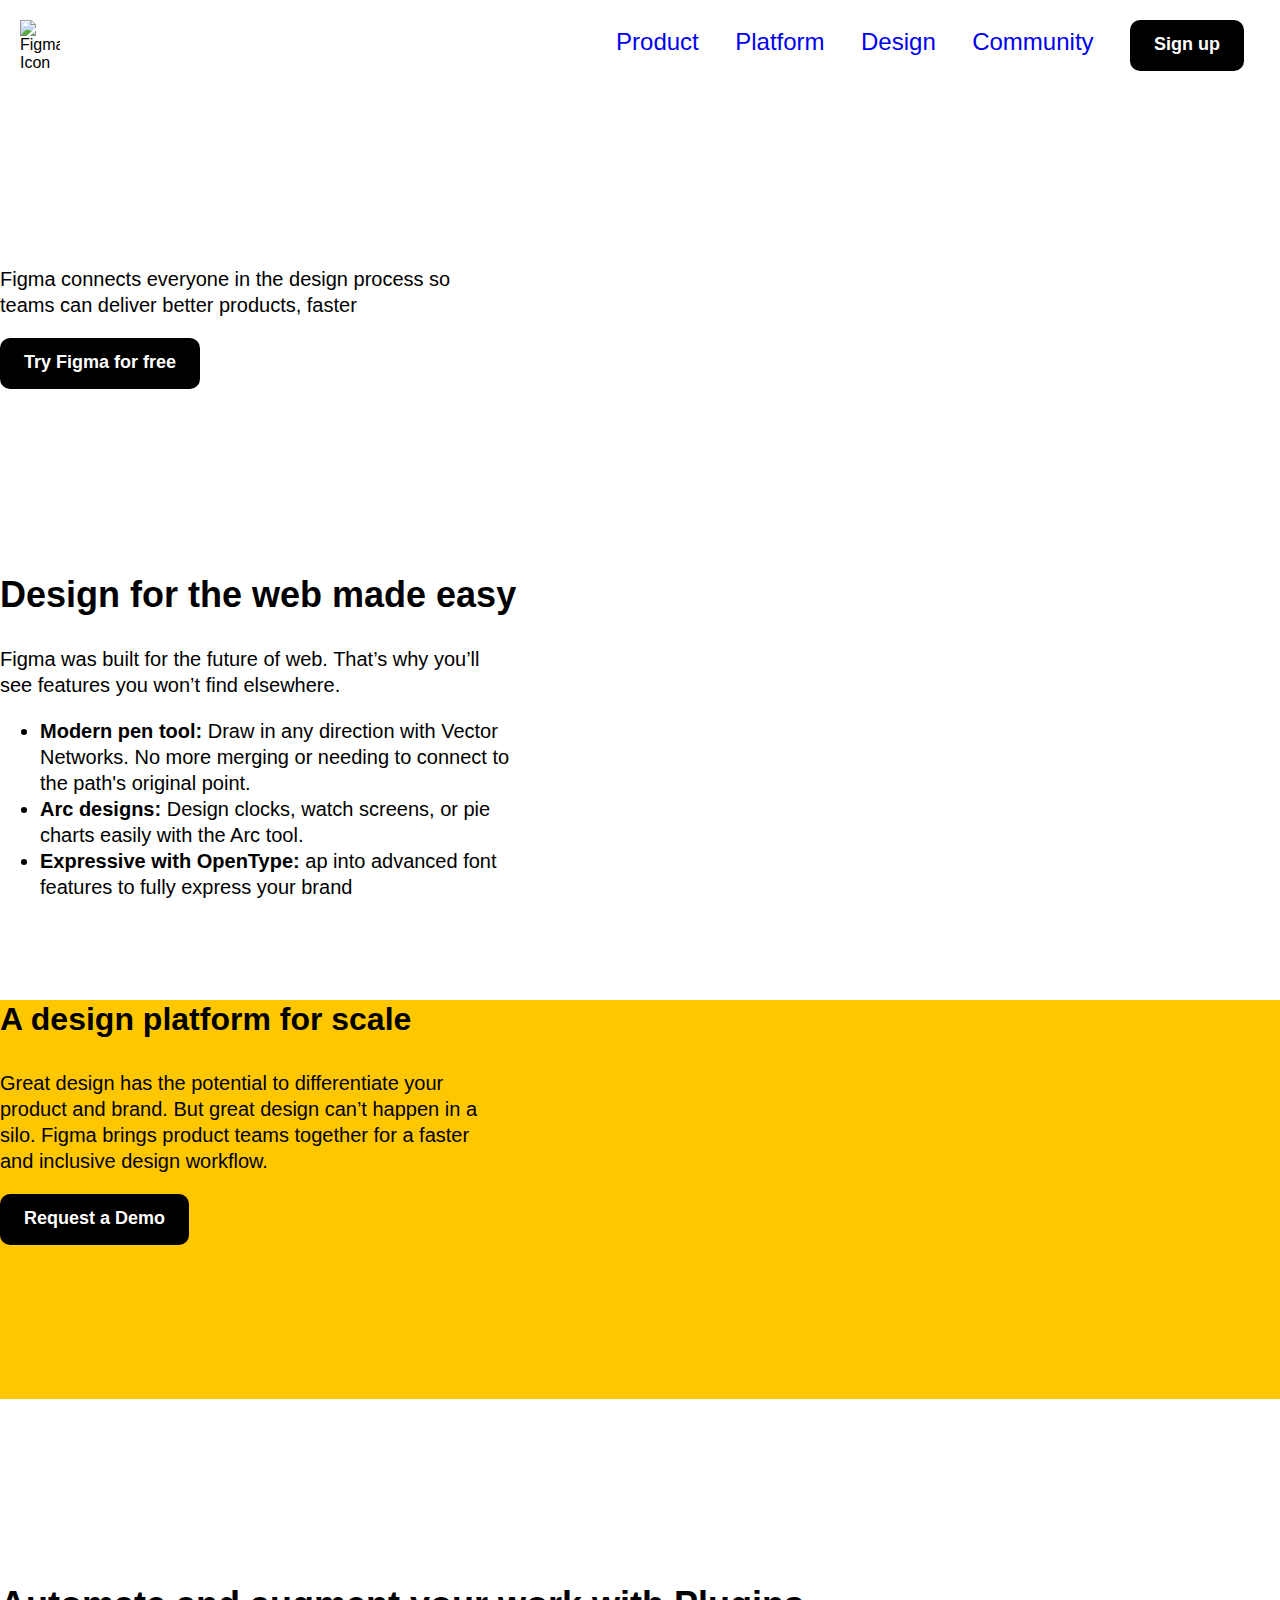
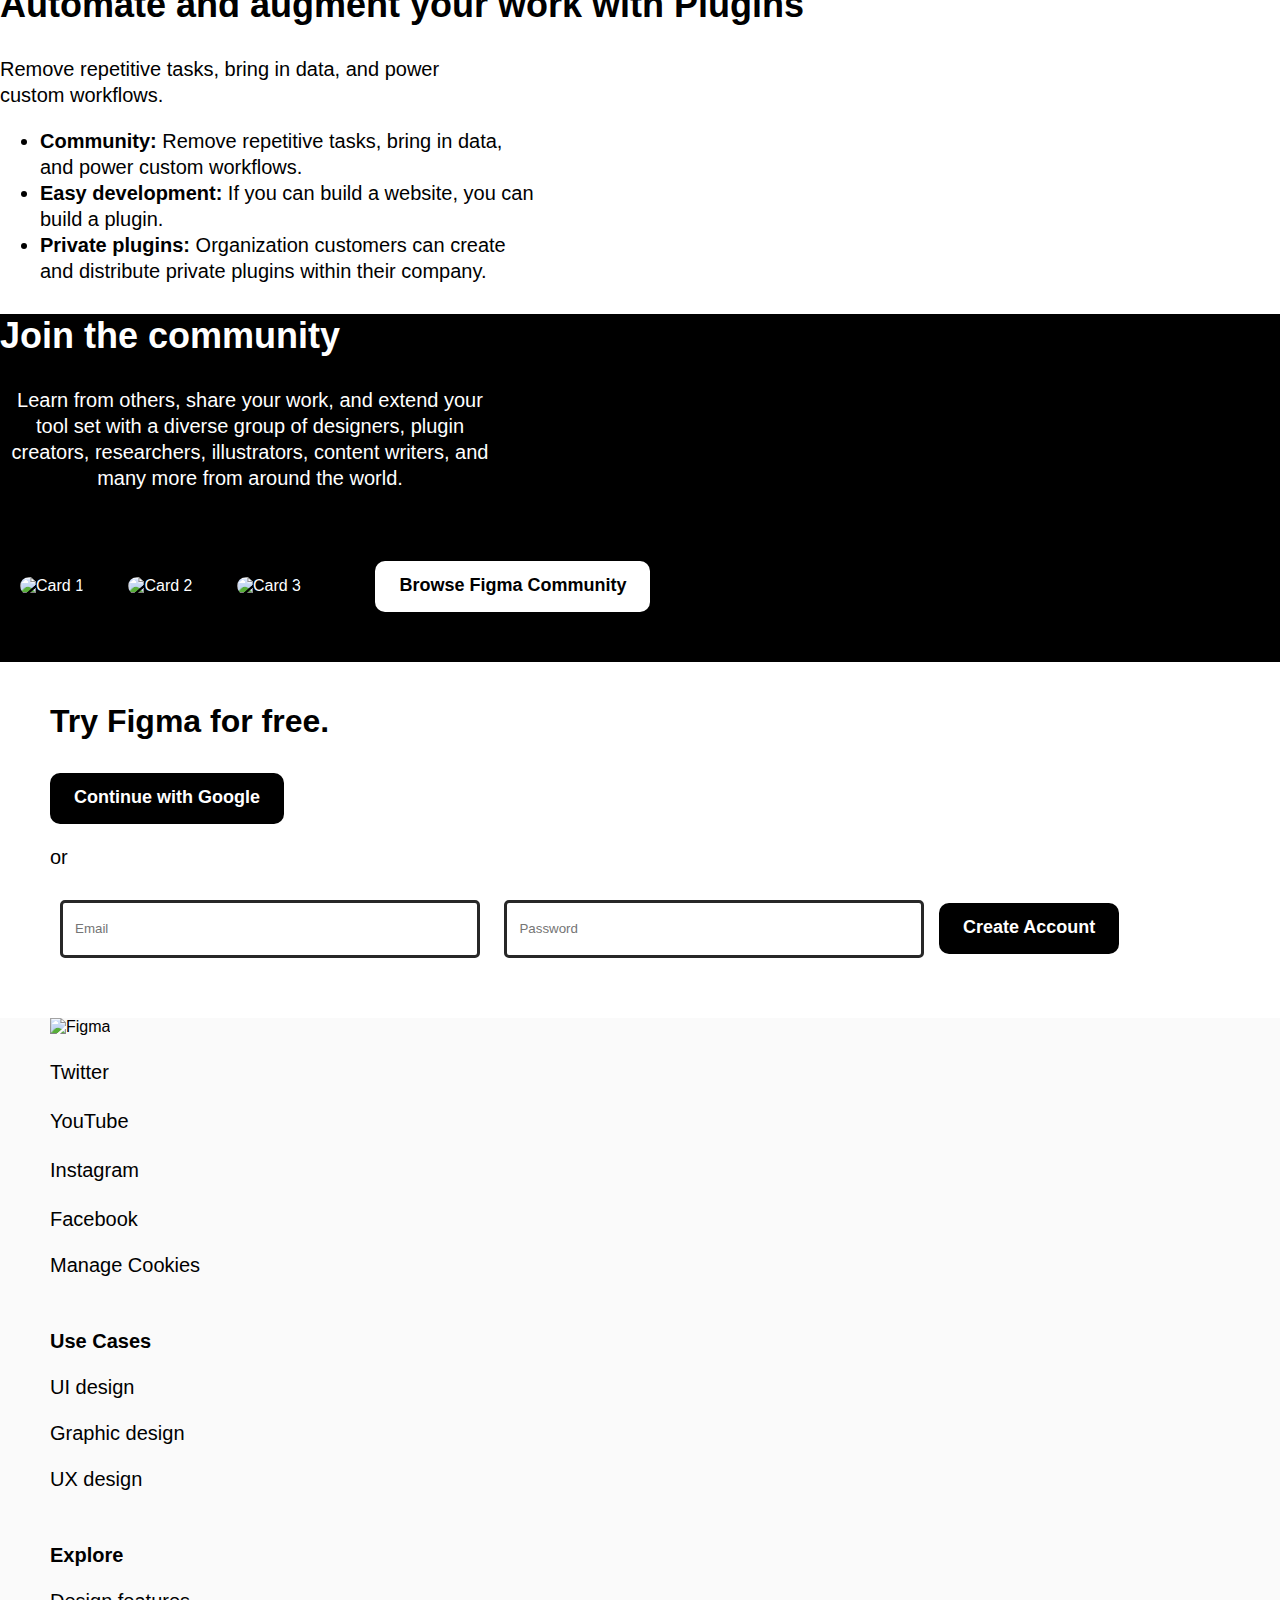
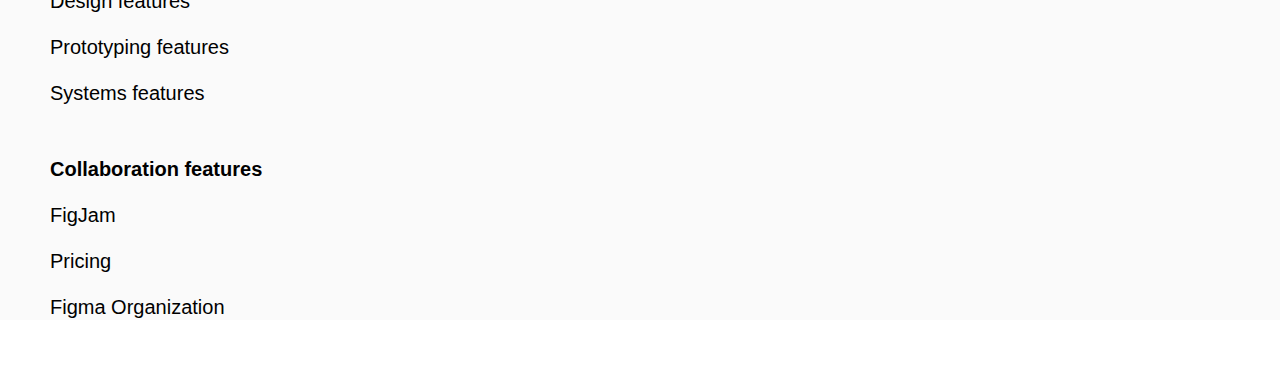
==== index.html @ de8df7a1 "MVP Figma Page" ====
<!DOCTYPE html>
<html lang="en">
<head>
    <meta charset="UTF-8">
    <meta http-equiv="X-UA-Compatible" content="IE=edge">
    <meta name="viewport" content="width=device-width, initial-scale=1.0">
    <title>Gökce's First Page</title>
    <link rel="stylesheet" href="style.css">
    <link rel="preconnect" href="https://fonts.googleapis.com">
<link rel="preconnect" href="https://fonts.gstatic.com" crossorigin>
<link href="https://fonts.googleapis.com/css2?family=Koh+Santepheap:wght@100&display=swap" rel="stylesheet">
<script src="https://kit.fontawesome.com/a977f6fb2b.js" crossorigin="anonymous"></script>

</head>

<header>
    <img id="logo" width="50" src="https://tinyurl.com/figma-image" alt="Figma Icon" > 
    <nav>
        <a href="#oscar">Product</a>
        <a href="https://www.figma.com/organization/">Platform</a>
        <a href="https://www.figma.com/design/">Design</a>
        <a href="https://www.figma.com/community/explore">Community</a>
        <a href="https://help.figma.com/hc/en-us">
            <button>Sign up</button>
        </a>
    </nav>
</header>

<main>
     <!-- VIDEO BOX 1 -->
    <section>

    <video width="750" autoplay loop>
        <source src="https://tinyurl.com/figma-main-video" 
        type="video/mp4"> 
    </video>
    
         <p>Figma connects everyone in the design process so teams can deliver better products, faster</p>
          <a href="https://www.figma.com/about/">
         <button>Try Figma for free</button>
          </a> 
    </section>     
   
    <!-- VIDEO BOX 2 -->
    <section>
        <video width="550" autoplay loop>
            <source src="https://tinyurl.com/figma-middle-1"
            type="video/mp4">
        </video>
           
        <h2 id="oscar">Design for the web made easy</h2>
            <p class="orangetext">Figma was built for the future of web. That’s why you’ll see features you won’t find elsewhere.
            </p>
            <ul>
                <li><b>Modern pen tool:</b> Draw in any direction with Vector Networks. No more merging or needing to connect to the path's original point.
                </li>
                <li><b>Arc designs:</b>  Design clocks, watch screens, or pie charts easily with the Arc tool.
                </li>
                <li><b>Expressive with OpenType:</b>  ap into advanced font features to fully express your brand
                </li>
             </ul>
            
    </section>
    
    
    <!-- VIDEO BOX 3 -->
    <section id="yellowpart">
        <div>
            <h1>A design platform for scale</h1>
            <p>Great design has the potential to differentiate your product and brand. But great design can’t happen in a silo. Figma brings product teams together for a faster and inclusive design workflow.
            </p>
            <a href="https://www.figma.com/careers/">
            <button>Request a Demo</button>
            </a>

            
            <video width="500" autoplay loop>
                <source src="https://tinyurl.com/figma-org"  
                type="video/mp4">
            </video>

     </div>
    </section>


    <!-- VIDEO BOX 4 -->
    <section>
        <video width="550" autoplay loop>
            <source src="https://tinyurl.com/figma-middle-2"  
            type="video/mp4">
        </video>
            
            <h2>Automate and augment your work with Plugins
             </h2>
             <p>Remove repetitive tasks, bring in data, and power custom workflows.
            </p>
            <ul>
                <li><b>Community:</b> Remove repetitive tasks, bring in data, and power custom workflows.
                </li>
                <li><b>Easy development:</b> If you can build a website, you can build a plugin.
                 </li>
                 <li><b>Private plugins:</b> Organization customers can create and distribute private plugins within their company.
                 </li>
            </ul>
        
     </section>
        
     
        <!-- COMMUNITY -->
     <section id="community">

        <h2>Join the community
        </h2>
        <p id="communityp">
           Learn from others, share your work, and extend your tool set with a diverse group of designers, plugin creators, researchers, illustrators, content writers, and many more from around the world.
       </p>
       <img class="compics" width="400" src="https://tinyurl.com/fig-community-1" alt="Card 1">
       <img class="compics" width="400" src="https://tinyurl.com/fig-community-2" alt="Card 2">
       <img class="compics" width="400" src="https://tinyurl.com/fig-community-3" alt="Card 3">

       <a href="https://www.figma.com/contact/">
       <button id="whitebutton">Browse Figma Community</button>
       </a>

       </section>

            <!-- SIGN UP PART -->
       <section id="lastsec">
            <h1>Try Figma for free.</h1>
            <a href="https://friends.figma.com/">
            <button>Continue with Google</button>
            </a>
            <p>or</p>
            <form action="">
                <input class="input" type="email" placeholder="Email">
                <input class="input" type="password" placeholder="Password">
                <a href="https://friends.figma.com/chapters/">
                <button>Create Account</button>
                </a>



            </form>



       </section>

</main>

         <!-- FOOTER -->

         <footer>

    <section class="footersec">
        <img width="100" src="https://tinyurl.com/figma-svg" alt="Figma">
        <p><i class="fab fa-twitter-square icon"></i> Twitter</p>
        <p><i class="fab fa-youtube icon"></i> YouTube</p>
        <p><i class="fab fa-instagram-square icon"></i> Instagram</p>
        <p><i class="fab fa-facebook-square icon"></i> Facebook</p>
        <p>Manage Cookies</p>
    </section>

    <section class="footersec">
          
            <p><b>Use Cases</b></p>
            <p>UI design</p>
            <p>Graphic design</p>
            <p>UX design</p>
   </section>

   <section class="footersec">
        
           <p><b>Explore</b></p> 
           <p>Design features</p>
            <p>Prototyping features</p>
            <p>Systems features</p> 
        
    </section>    
        
    <section class="footersec">
         <p><b>Collaboration features</b></p> 
         <p>FigJam</p>
         <p>Pricing</p>
         <p>Figma Organization</p>
           
    </section>

        
</footer>

</body>
</html>
---- style.css ----
/* Header part */

header{
    margin: 20px;
    display: flex;
    justify-content: space-between;
}
#logo{
    width: 40px;
}

nav a {
    font-size: 24px;
    font-weight: 400;
    text-decoration: none;
    padding: 8px 16px 8px 16px;
    cursor: pointer;
}


nav a:hover{
    color: black;
    text-decoration: underline;
}

 button {
     background-color: black;
     color: white;
     border-radius: 10px;
     font-size: 18px;
     font-weight: 700;
     border: none;
     padding: 14px 24px 16px 24px;
     cursor: pointer;
}




p {
    font-size: 20px;
    line-height: 26px;
    max-width: 500px;
}

li{
    font-size: 20px;
    line-height: 26px;
    max-width: 500px;
}

#yellowpart {
    background-color: #ffc700;
    margin-top: 100px;
}

div {
    max-width: 550px;
}

h1 {
    font-size: 32px;
    font-weight: 700;
    line-height: 1.2;
    margin-bottom: 32px;
}
h2 {
    font-size: 36px;
    font-weight: 700;
    line-height: 1.2;
}

#community {
    background-color: black;
    color: white;
}

#communityp {
    max-width: 500;
    text-align: center;
    font-size: 20px;
    line-height: 26px;
    max-width: 500px;
}

.compics {
    border-radius: 10px;
    margin: 20px;
    max-width: 400px;
}

#whitebutton {
    color: black;
    background-color: white;
    margin: 50px;
}

#lastsec {
    margin: 40px 50px 40px 50px
}

.input {
    border: solid 3px;
    border-radius: 5px;
    margin: 10px;
    height: 50px;
    width: 400px;
    color: #282828;
    padding-left: 12px;
}

footer {
    background-color: #fafafa;
}

.footersec {
    margin: 50px;
}

.icon {
    font-size:  30px;
    color:black;
}


/*Necessary  */
html, body {
    margin: 0;
    padding: 0;
    font-family: sans-serif;
    scroll-behavior: smooth;
}
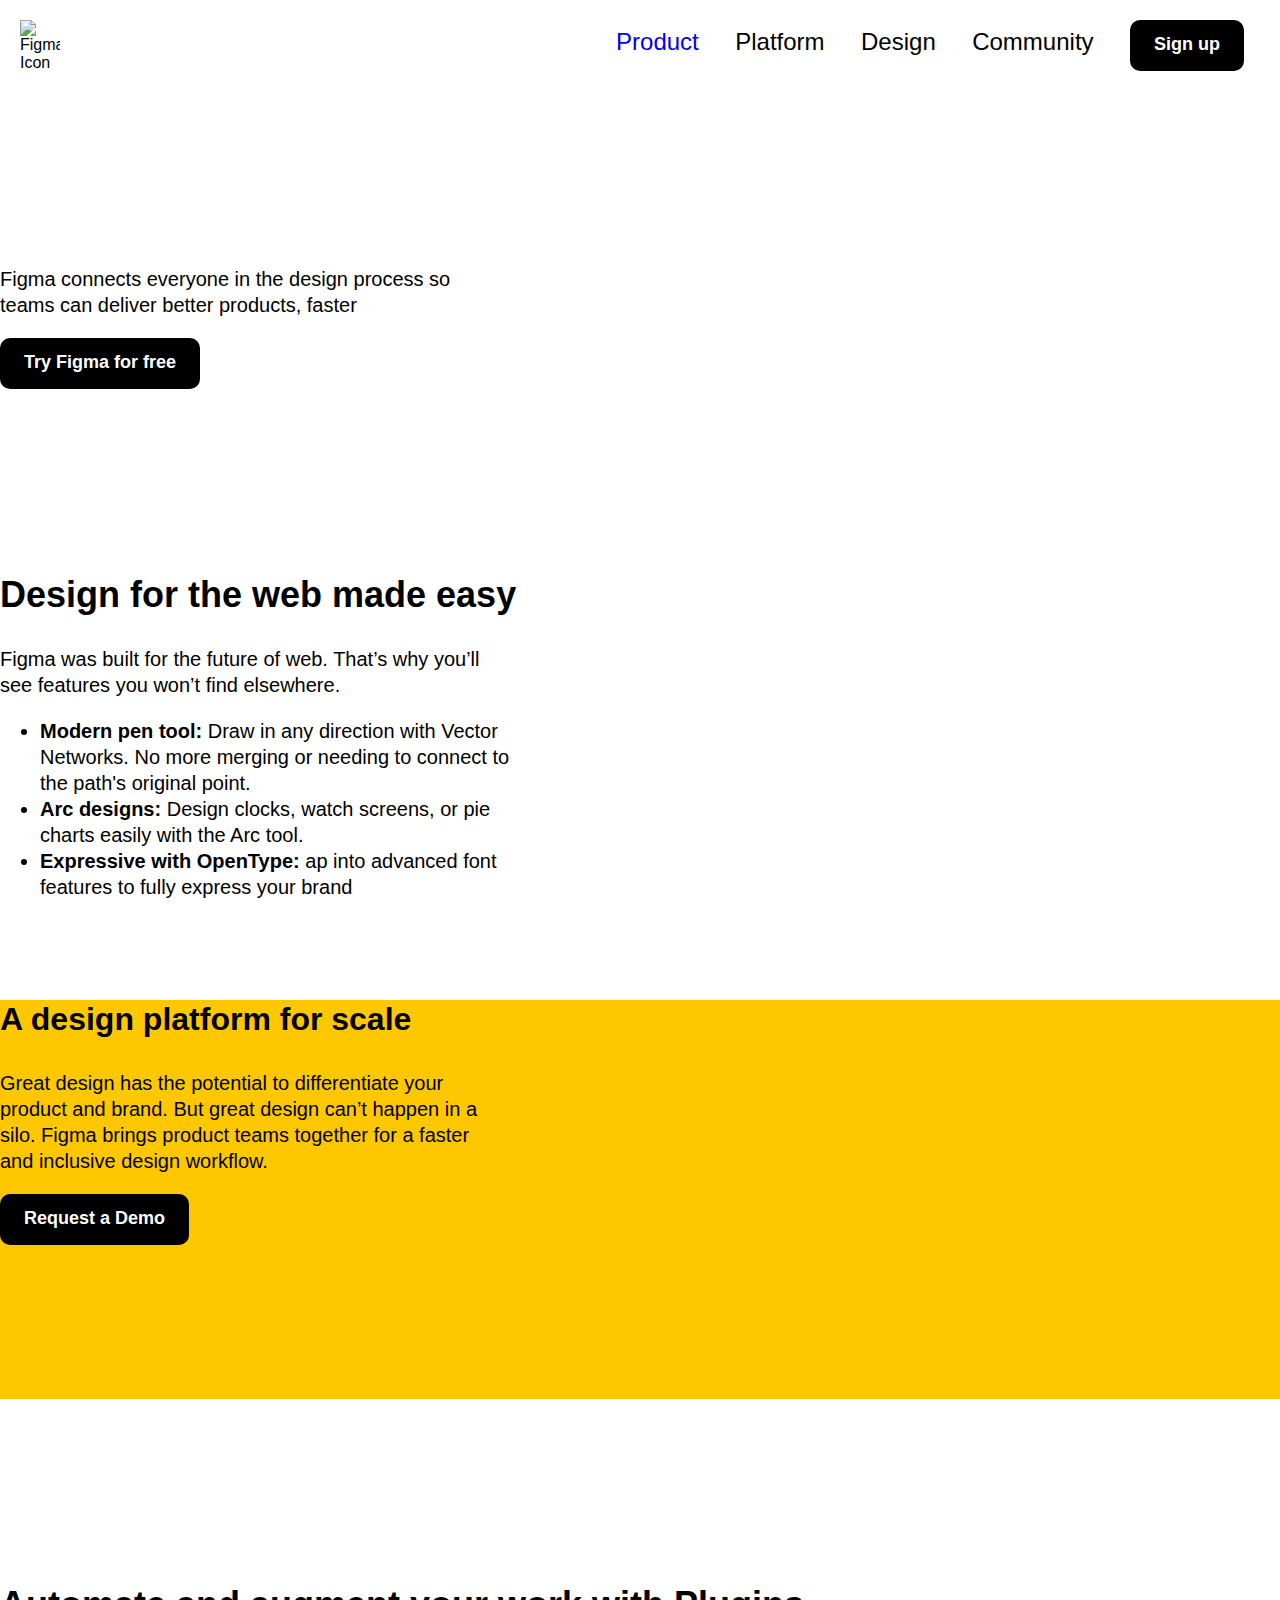
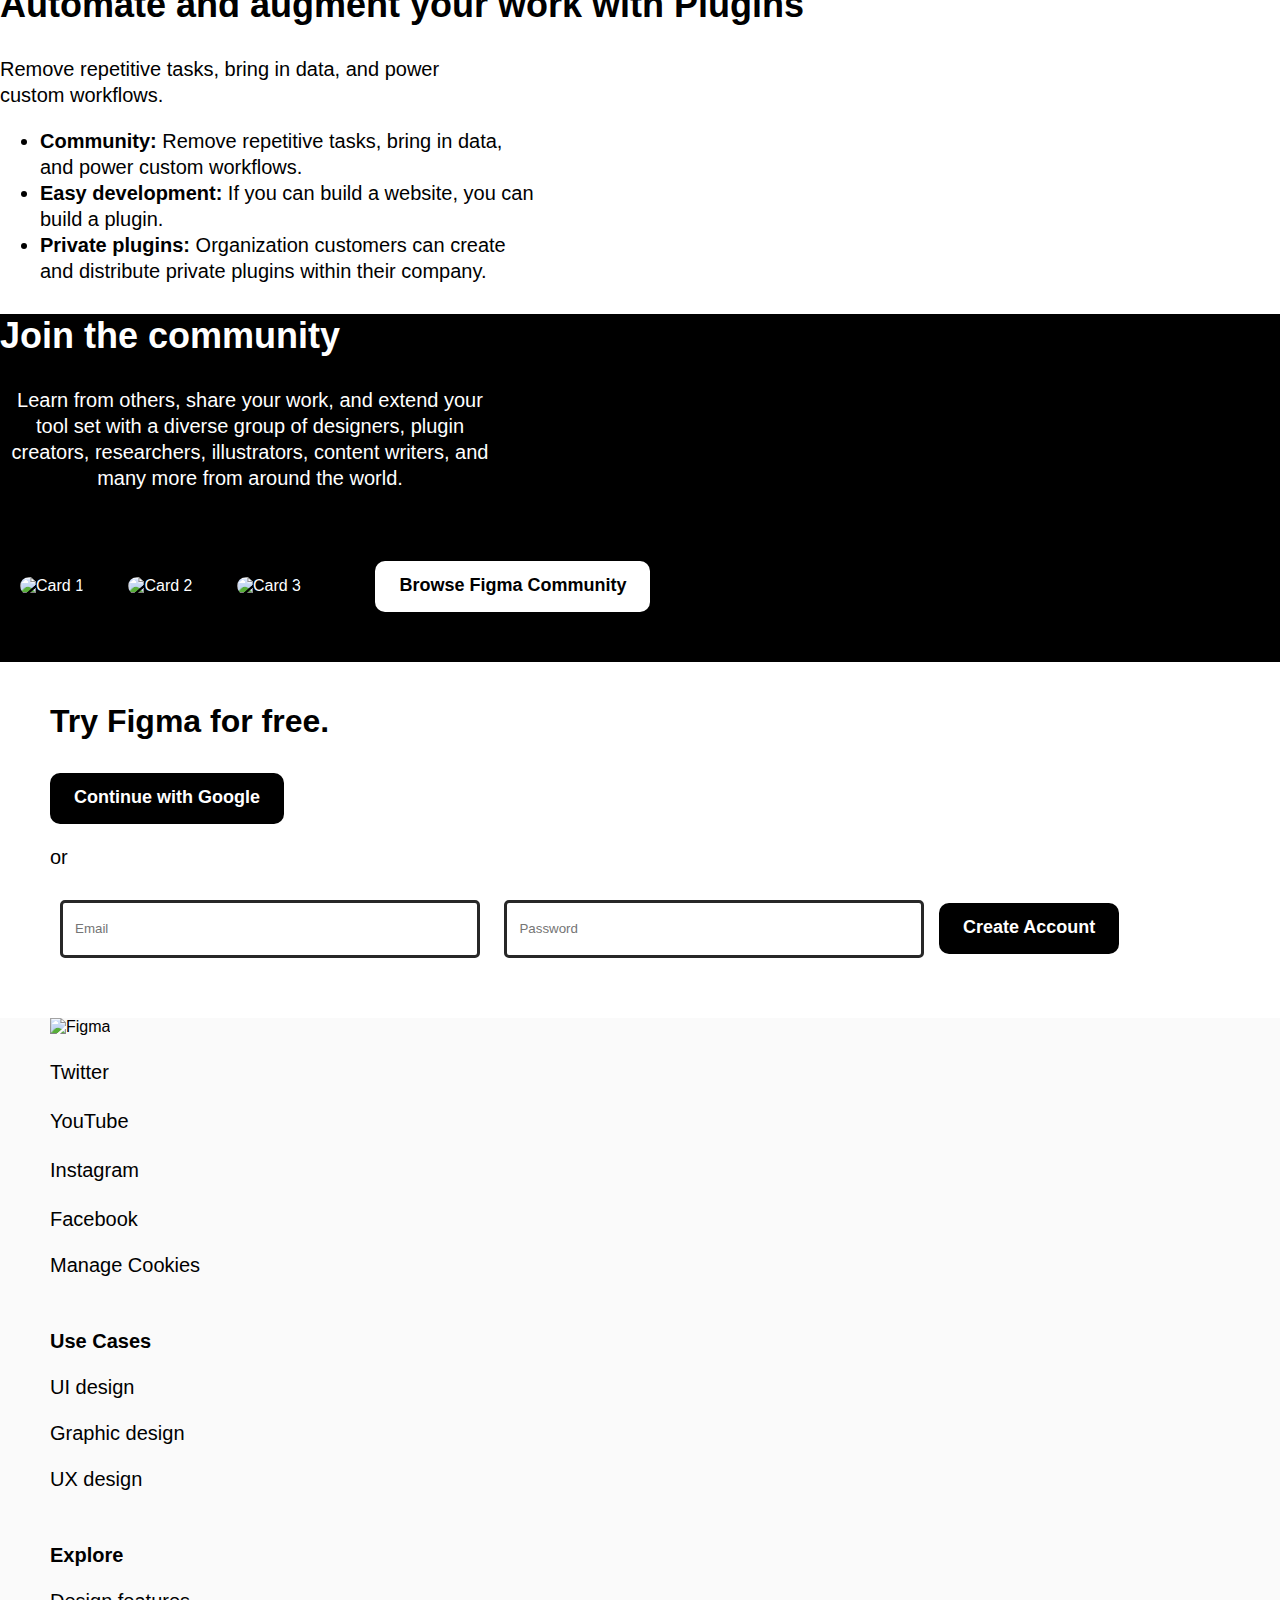
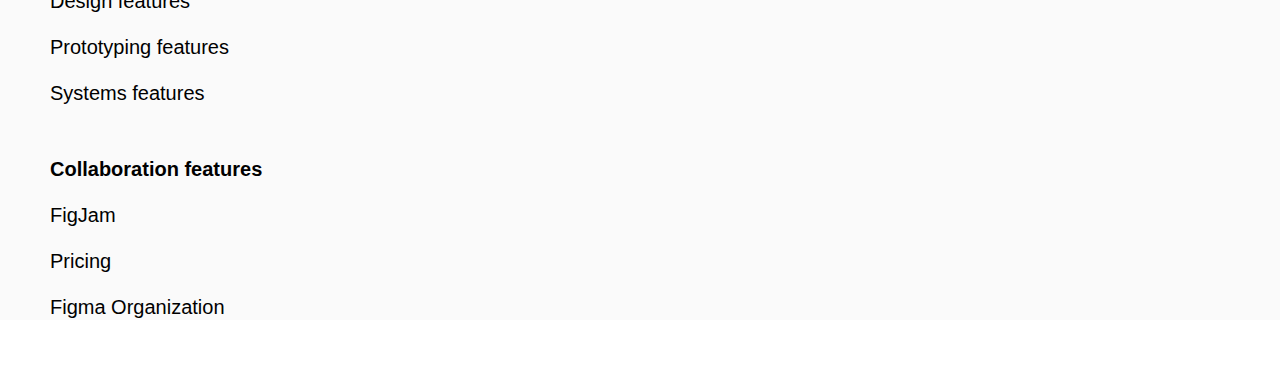
==== commit 519b7c9d: "Update index.html" ====
--- a/index.html
+++ b/index.html
@@ -17,10 +17,10 @@
     <img id="logo" width="50" src="https://tinyurl.com/figma-image" alt="Figma Icon" > 
     <nav>
         <a href="#oscar">Product</a>
-        <a href="https://www.figma.com/organization/">Platform</a>
-        <a href="https://www.figma.com/design/">Design</a>
-        <a href="https://www.figma.com/community/explore">Community</a>
-        <a href="https://help.figma.com/hc/en-us">
+        <a>Platform</a>
+        <a>Design</a>
+        <a>Community</a>
+        <a>
             <button>Sign up</button>
         </a>
     </nav>
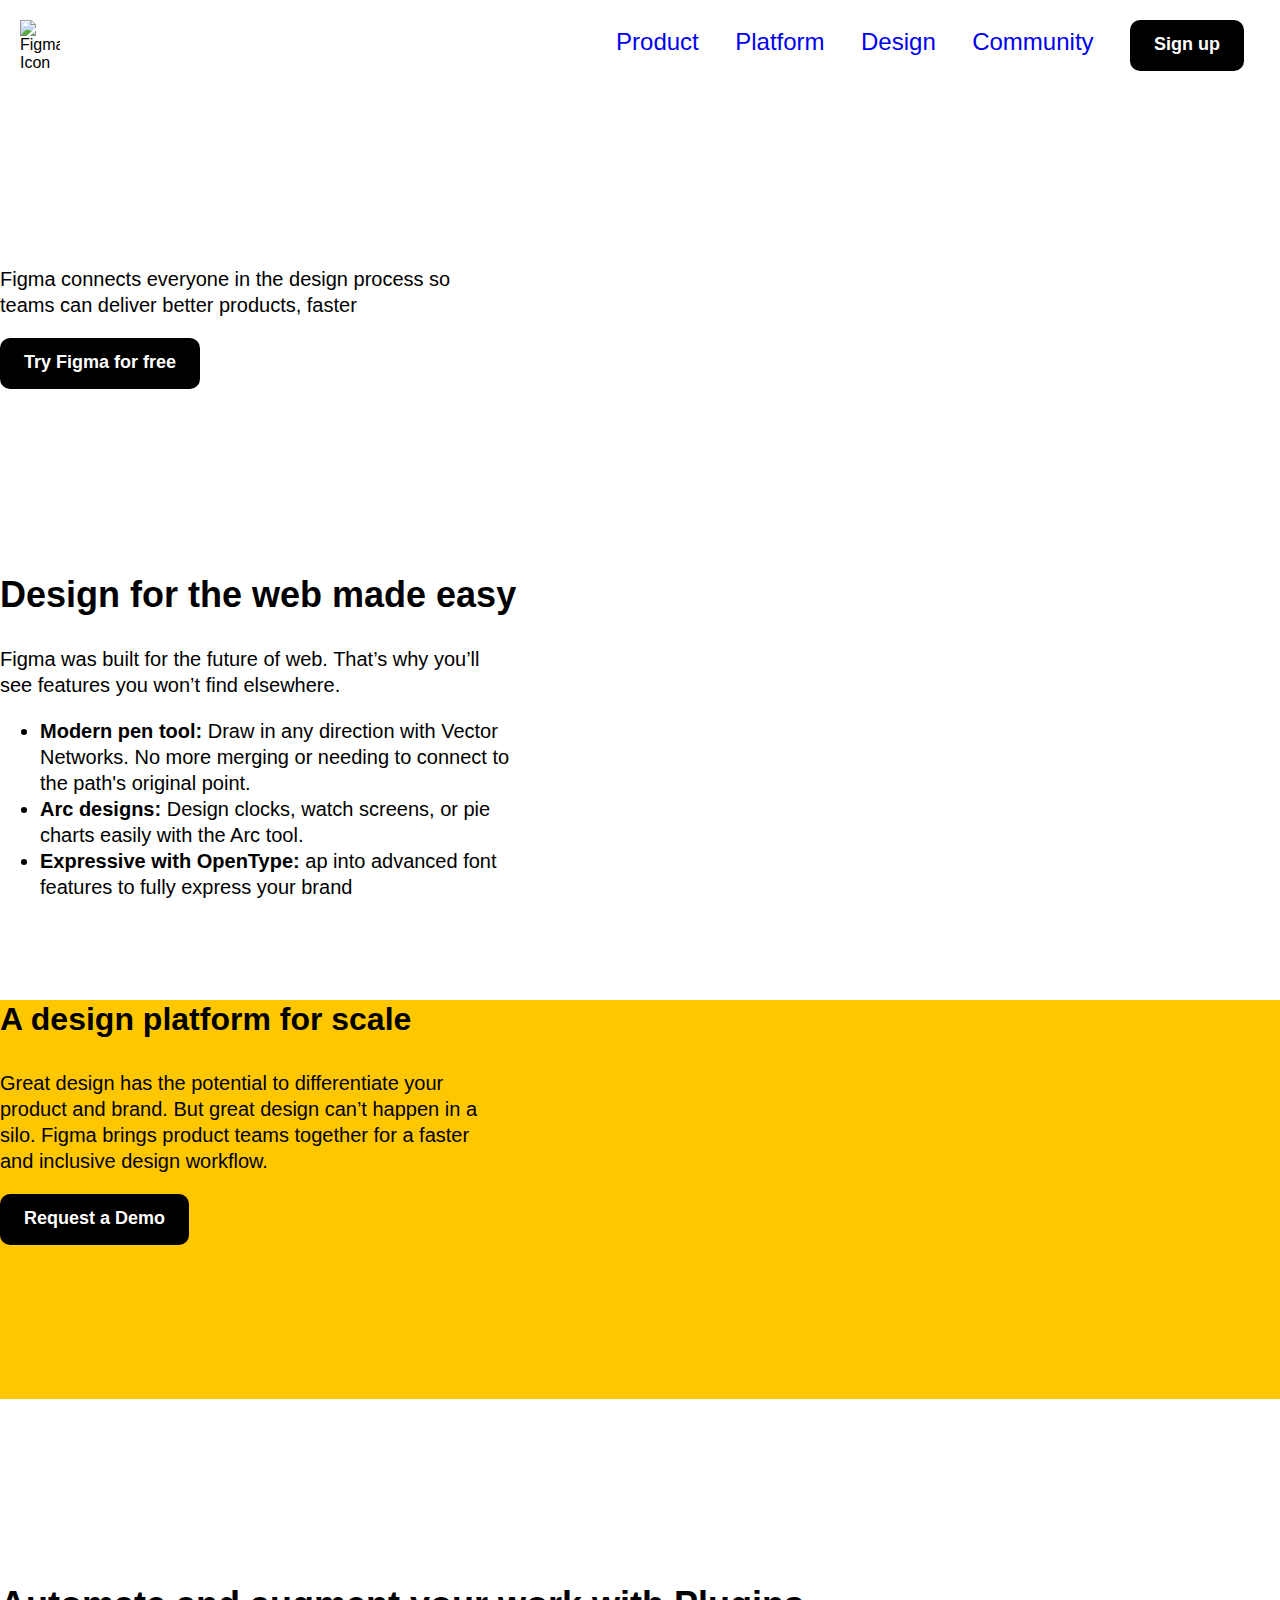
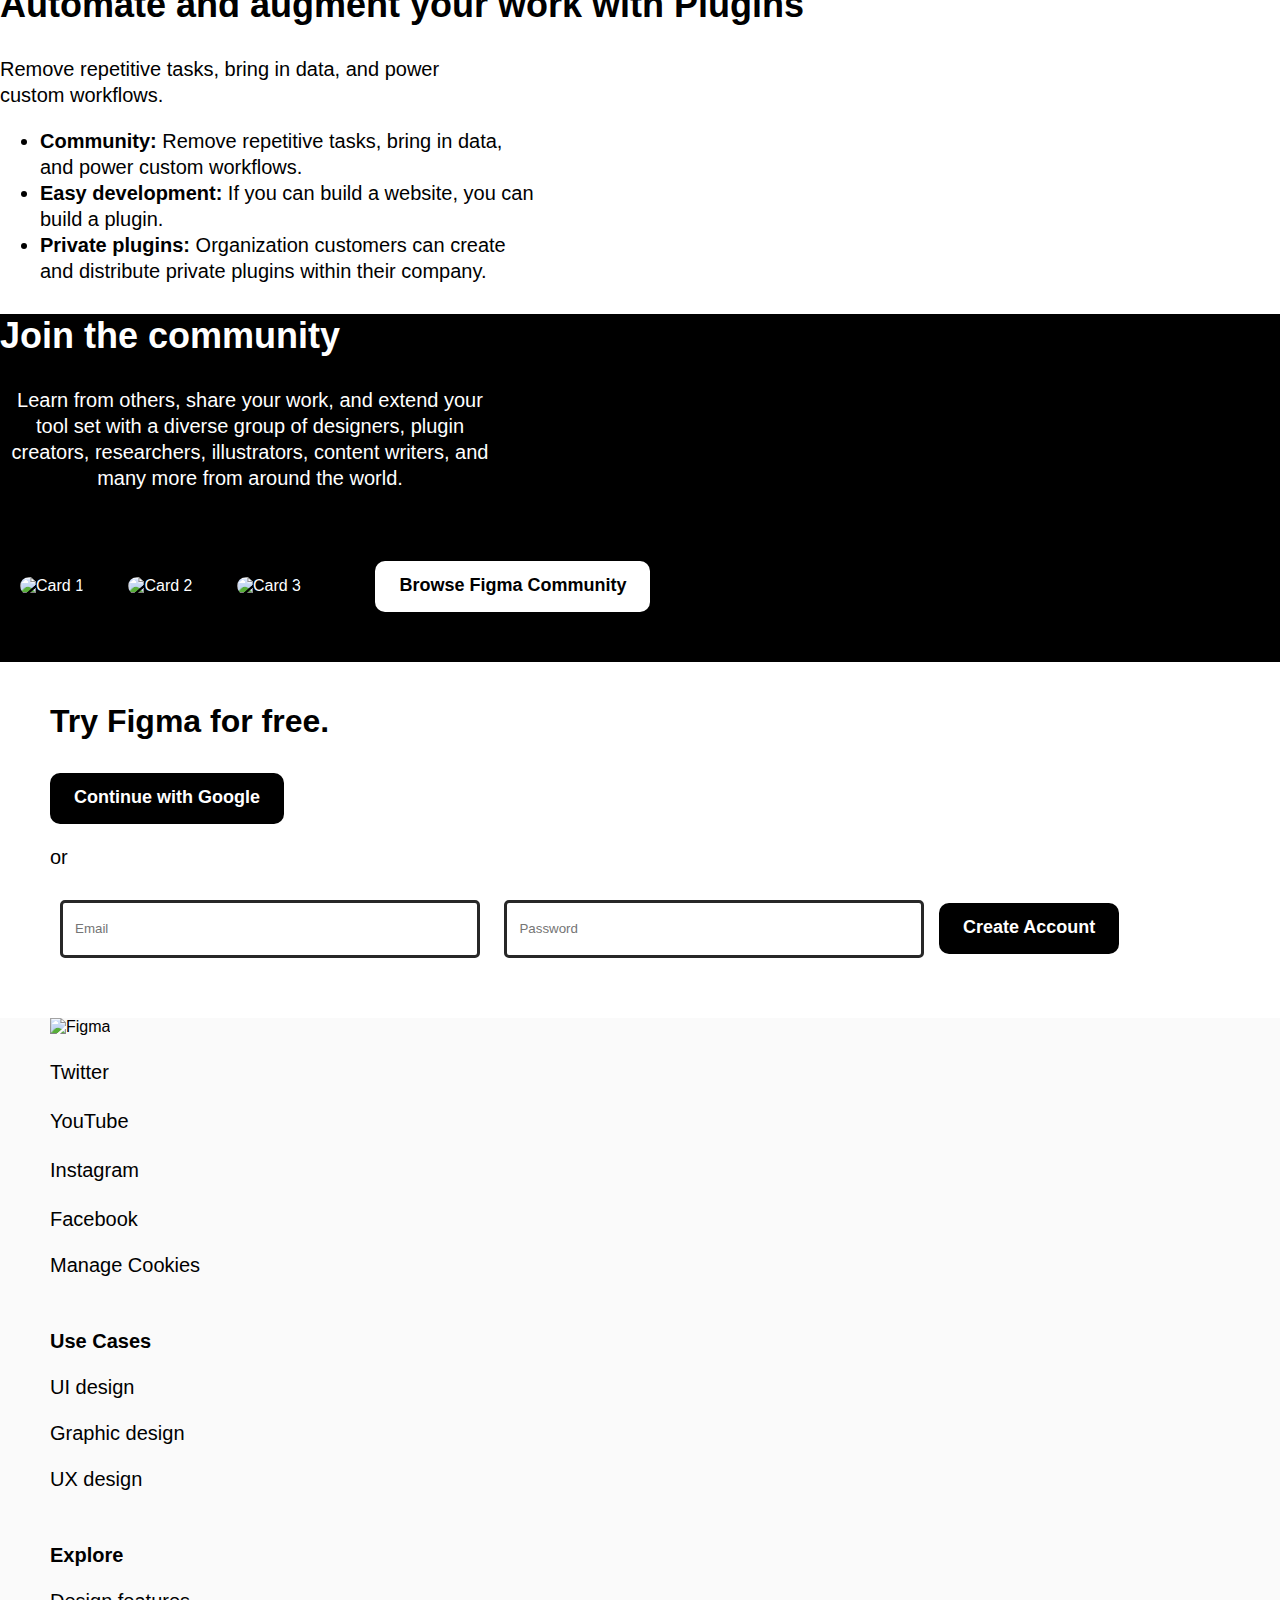
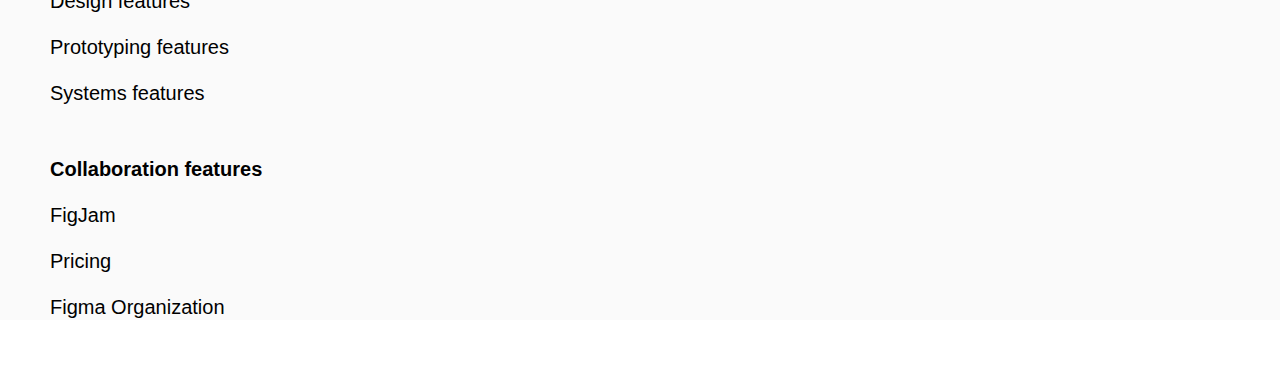
==== commit 0f6fbd10: "Revert "Update index.html"" ====
--- a/index.html
+++ b/index.html
@@ -17,10 +17,10 @@
     <img id="logo" width="50" src="https://tinyurl.com/figma-image" alt="Figma Icon" > 
     <nav>
         <a href="#oscar">Product</a>
-        <a>Platform</a>
-        <a>Design</a>
-        <a>Community</a>
-        <a>
+        <a href="https://www.figma.com/organization/">Platform</a>
+        <a href="https://www.figma.com/design/">Design</a>
+        <a href="https://www.figma.com/community/explore">Community</a>
+        <a href="https://help.figma.com/hc/en-us">
             <button>Sign up</button>
         </a>
     </nav>
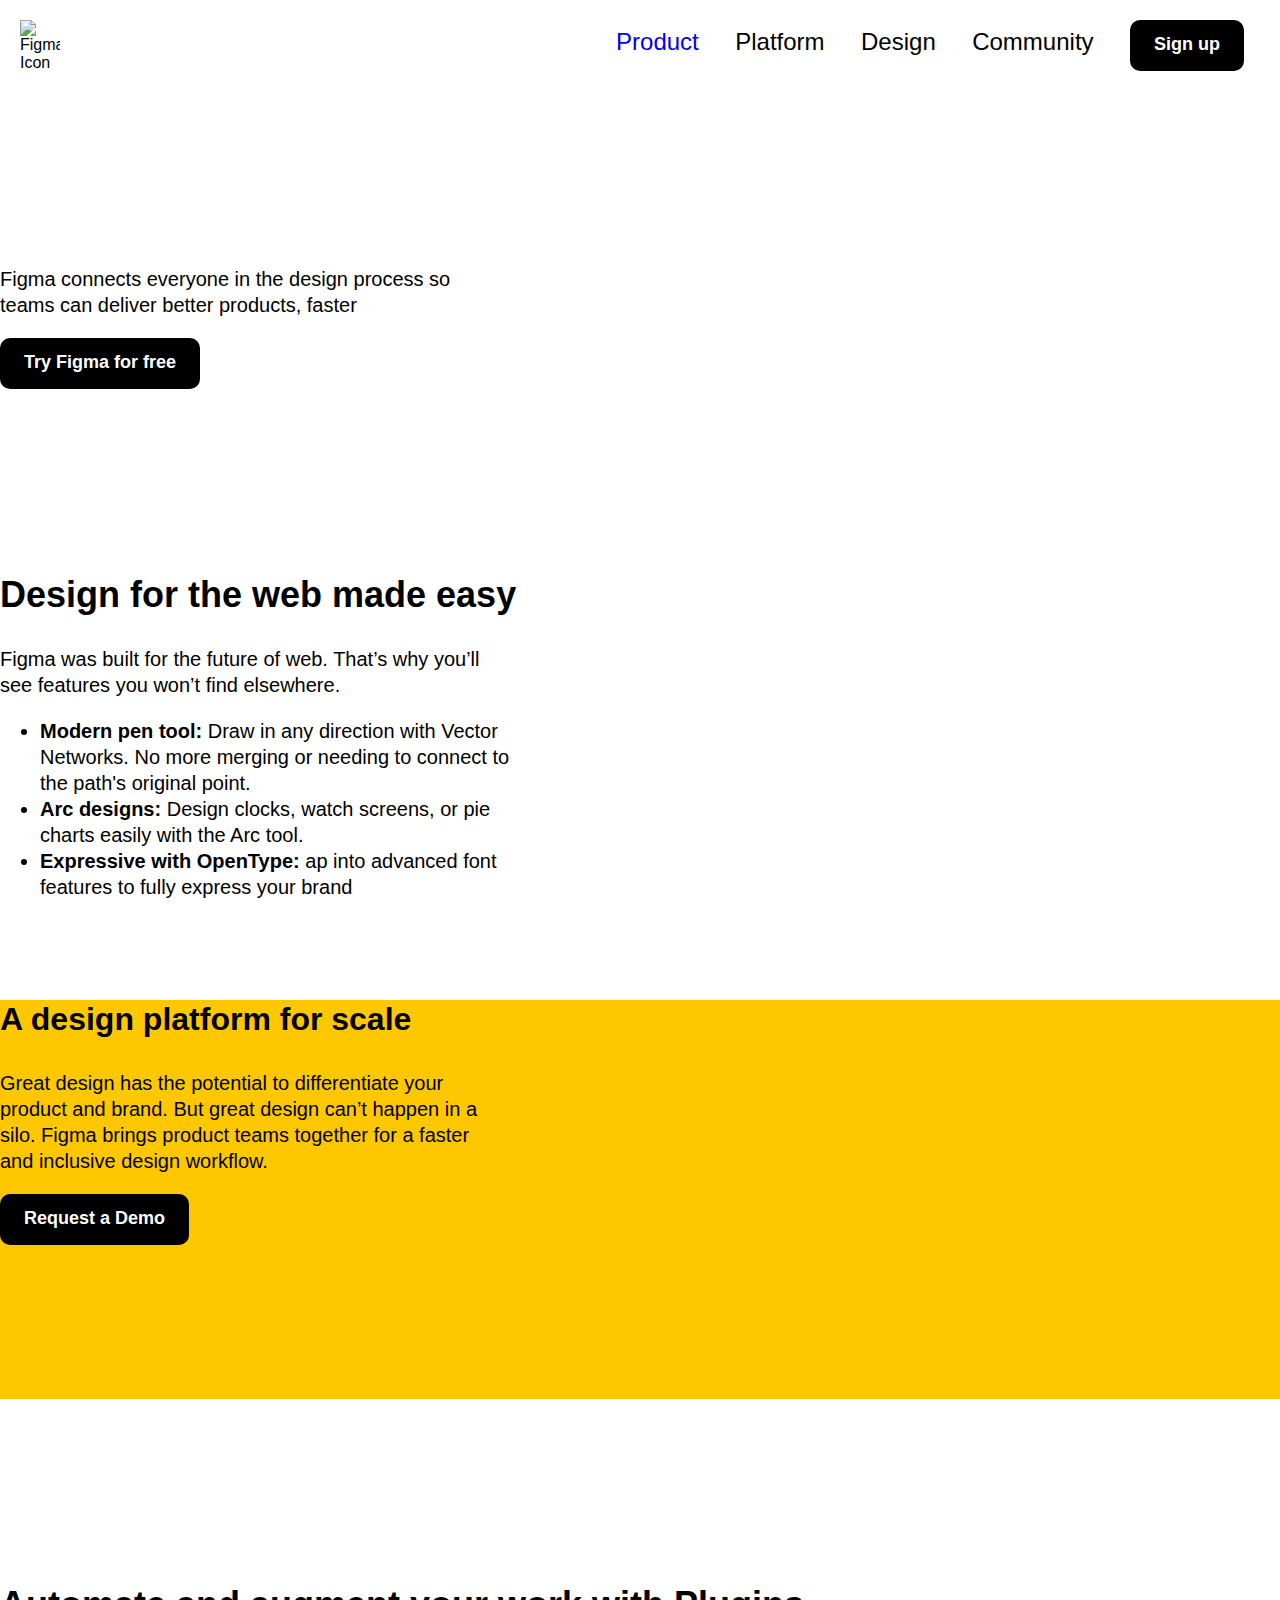
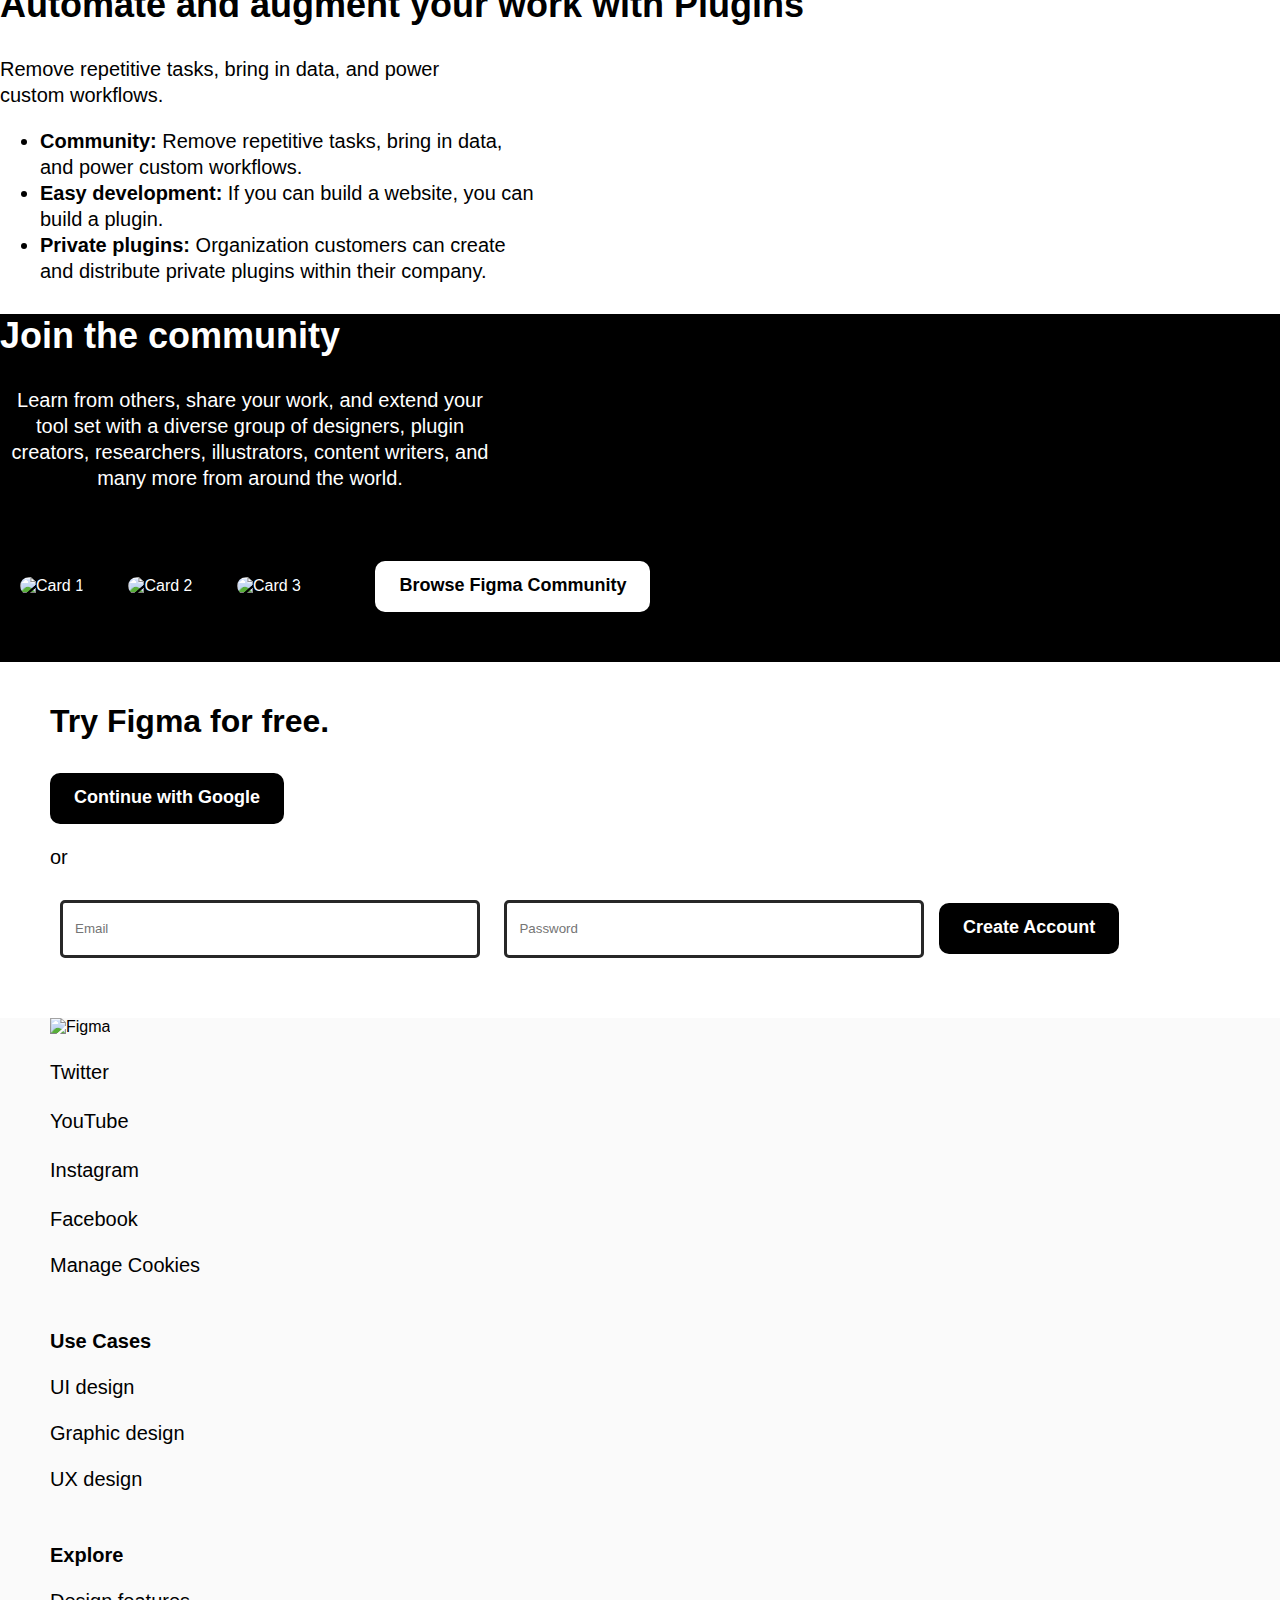
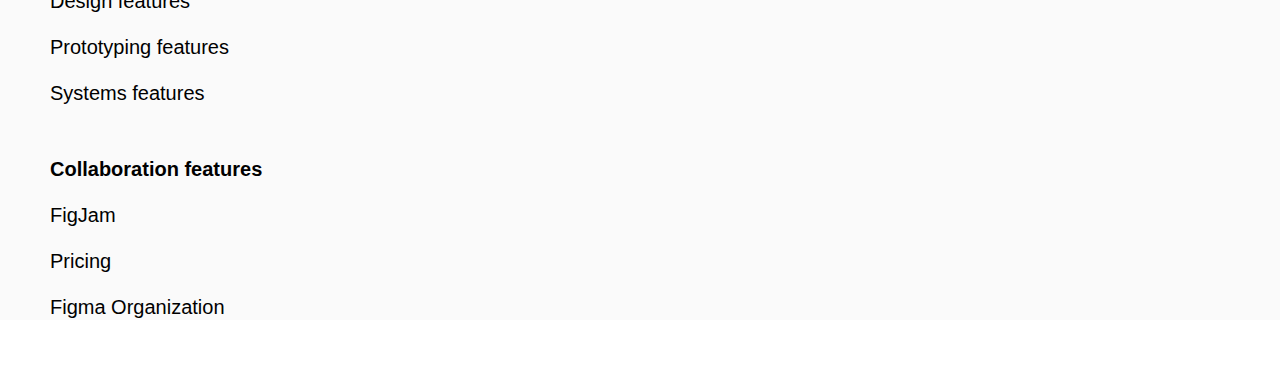
==== commit 031ec87f: "Update index.html" ====
--- a/index.html
+++ b/index.html
@@ -17,10 +17,10 @@
     <img id="logo" width="50" src="https://tinyurl.com/figma-image" alt="Figma Icon" > 
     <nav>
         <a href="#oscar">Product</a>
-        <a href="https://www.figma.com/organization/">Platform</a>
-        <a href="https://www.figma.com/design/">Design</a>
-        <a href="https://www.figma.com/community/explore">Community</a>
-        <a href="https://help.figma.com/hc/en-us">
+        <a>Platform</a>
+        <a>Design</a>
+        <a>Community</a>
+        <a>
             <button>Sign up</button>
         </a>
     </nav>
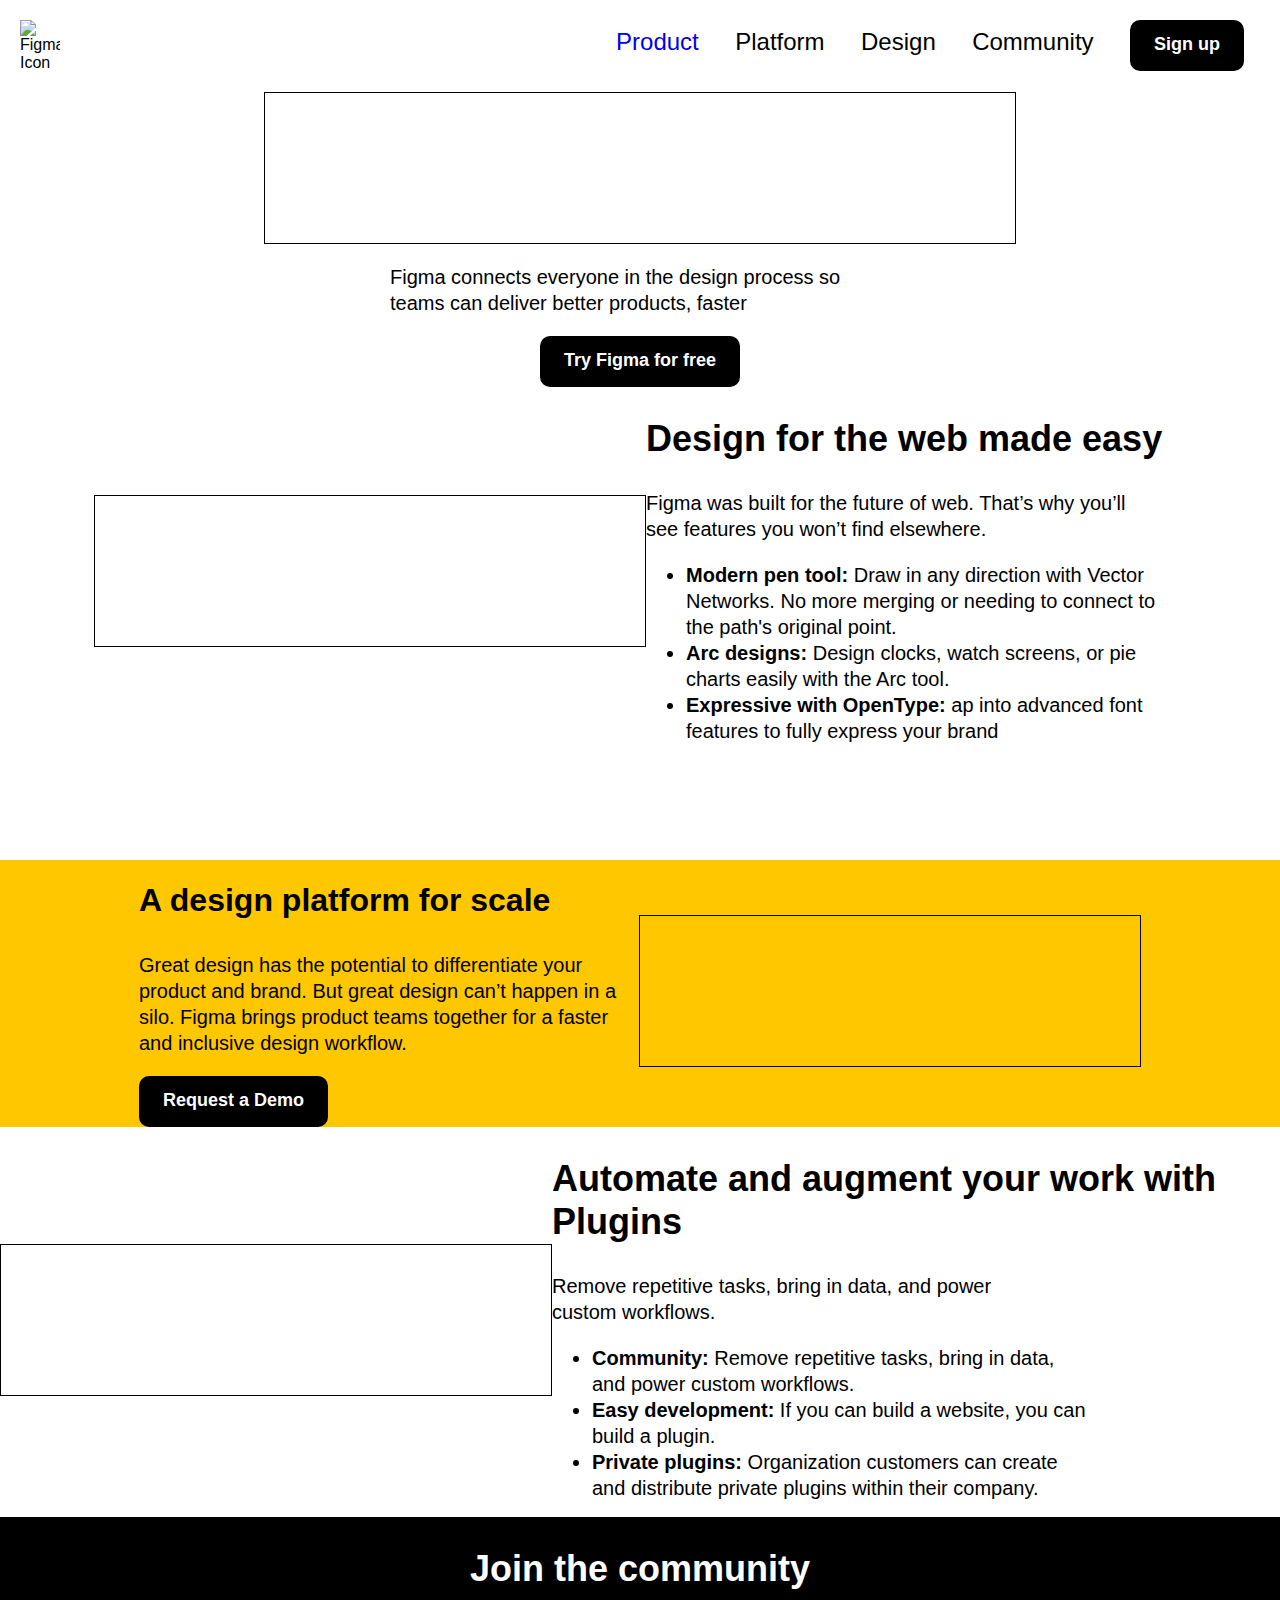
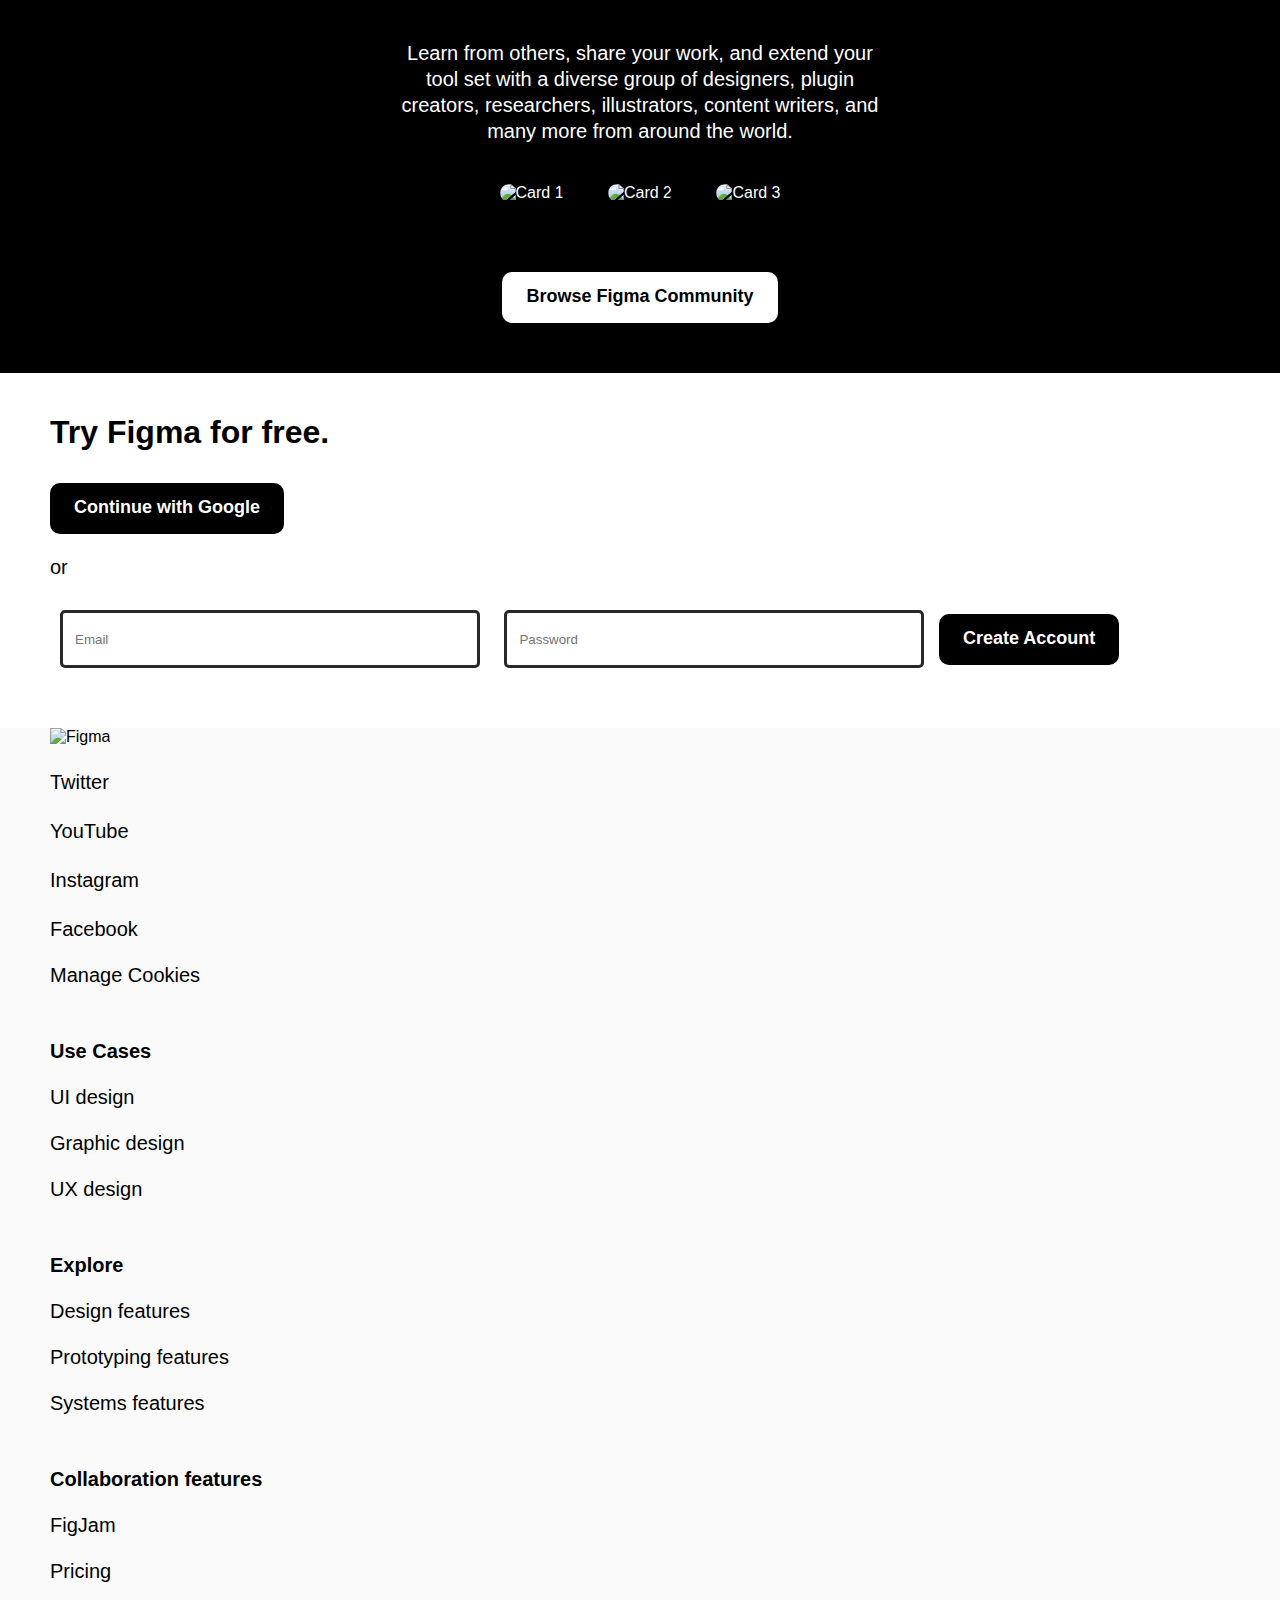
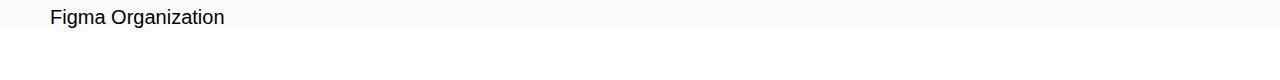
==== commit 24d5ec4b: "newnew" ====
--- a/index.html
+++ b/index.html
@@ -28,9 +28,9 @@
 
 <main>
      <!-- VIDEO BOX 1 -->
-    <section>
-
-    <video width="750" autoplay loop>
+    <section id="firstvideo">
+
+    <video width="750" autoplay loop muted>
         <source src="https://tinyurl.com/figma-main-video" 
         type="video/mp4"> 
     </video>
@@ -42,12 +42,19 @@
     </section>     
    
     <!-- VIDEO BOX 2 -->
-    <section>
-        <video width="550" autoplay loop>
+    <section class="twovideos">
+
+        <section>
+        <video width="550" autoplay loop muted>
             <source src="https://tinyurl.com/figma-middle-1"
             type="video/mp4">
         </video>
-           
+        </section>
+
+     
+   
+        <section>
+
         <h2 id="oscar">Design for the web made easy</h2>
             <p class="orangetext">Figma was built for the future of web. That’s why you’ll see features you won’t find elsewhere.
             </p>
@@ -59,12 +66,14 @@
                 <li><b>Expressive with OpenType:</b>  ap into advanced font features to fully express your brand
                 </li>
              </ul>
-            
+        </section>
+   
     </section>
     
     
     <!-- VIDEO BOX 3 -->
     <section id="yellowpart">
+       
         <div>
             <h1>A design platform for scale</h1>
             <p>Great design has the potential to differentiate your product and brand. But great design can’t happen in a silo. Figma brings product teams together for a faster and inclusive design workflow.
@@ -73,23 +82,32 @@
             <button>Request a Demo</button>
             </a>
 
-            
+        </div>
+
+        <div>
             <video width="500" autoplay loop>
                 <source src="https://tinyurl.com/figma-org"  
                 type="video/mp4">
             </video>
 
-     </div>
+        </div>
+
+        
     </section>
 
 
     <!-- VIDEO BOX 4 -->
-    <section>
+    
+    <section class="twovideos">
+       
+       <section>
         <video width="550" autoplay loop>
             <source src="https://tinyurl.com/figma-middle-2"  
             type="video/mp4">
         </video>
-            
+      </section>
+      
+      <section>
             <h2>Automate and augment your work with Plugins
              </h2>
              <p>Remove repetitive tasks, bring in data, and power custom workflows.
@@ -103,24 +121,37 @@
                  </li>
             </ul>
         
-     </section>
+      </section>
+
+    </section>
         
      
         <!-- COMMUNITY -->
      <section id="community">
 
+        <section>
+
         <h2>Join the community
         </h2>
+        </section> 
+       
+        <section>
         <p id="communityp">
            Learn from others, share your work, and extend your tool set with a diverse group of designers, plugin creators, researchers, illustrators, content writers, and many more from around the world.
-       </p>
+        </p>
+        </section>
+
+        <section>
        <img class="compics" width="400" src="https://tinyurl.com/fig-community-1" alt="Card 1">
        <img class="compics" width="400" src="https://tinyurl.com/fig-community-2" alt="Card 2">
        <img class="compics" width="400" src="https://tinyurl.com/fig-community-3" alt="Card 3">
-
-       <a href="https://www.figma.com/contact/">
+        </section>
+     
+       <section>
+        <a href="https://www.figma.com/contact/">
        <button id="whitebutton">Browse Figma Community</button>
        </a>
+       </section>
 
        </section>
 
--- a/style.css
+++ b/style.css
@@ -35,7 +35,22 @@
 }
 
 
+#firstvideo {
+    display: flex;
+    flex-direction: column;
+    align-items: center;
+}
 
+.twovideos {
+    display: flex;
+    flex-direction: row;
+    justify-content: center;
+    align-items: center;
+}
+
+video {
+    border: 1px solid black;
+    }
 
 p {
     font-size: 20px;
@@ -52,6 +67,10 @@
 #yellowpart {
     background-color: #ffc700;
     margin-top: 100px;
+    display: flex;
+    flex-direction: row;
+    justify-content: center;
+    align-items: center;
 }
 
 div {
@@ -73,6 +92,10 @@
 #community {
     background-color: black;
     color: white;
+    display: flex;
+    flex-direction: column;
+    justify-content: center;
+    align-items: center;
 }
 
 #communityp {
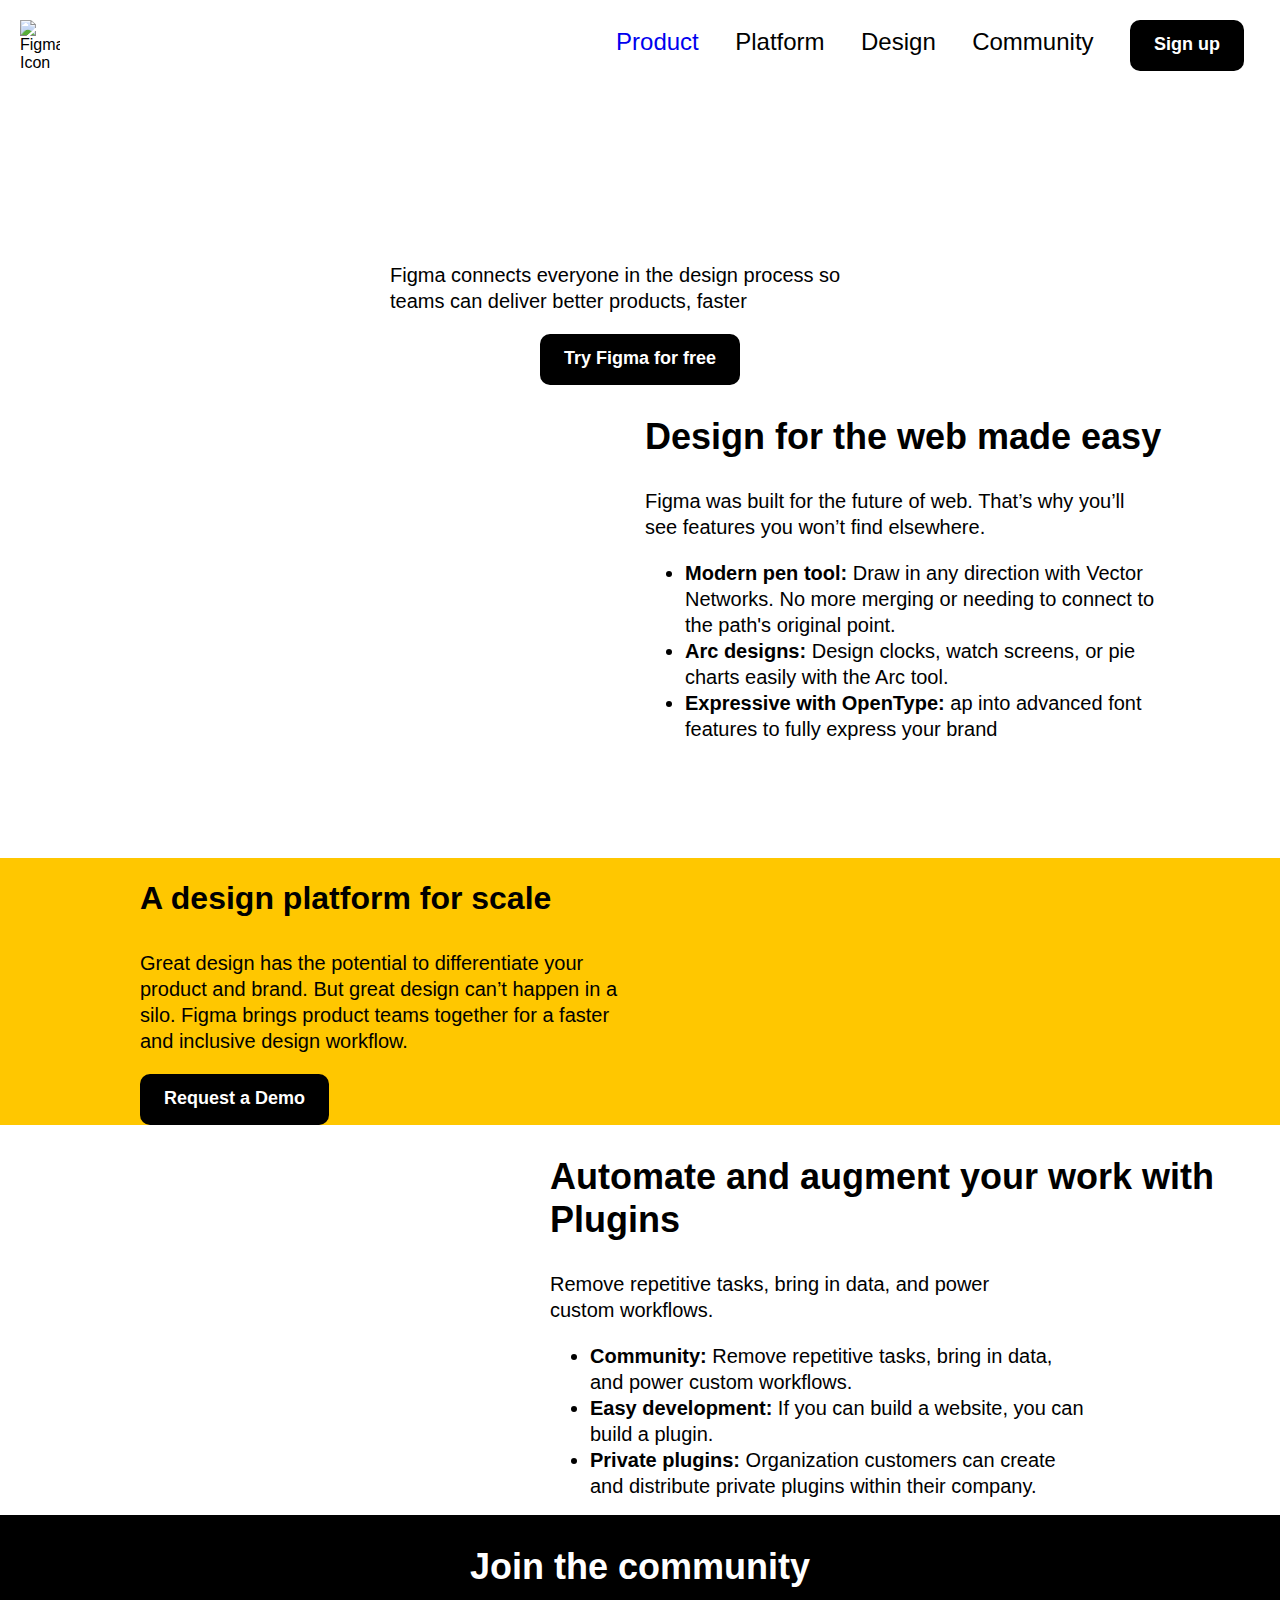
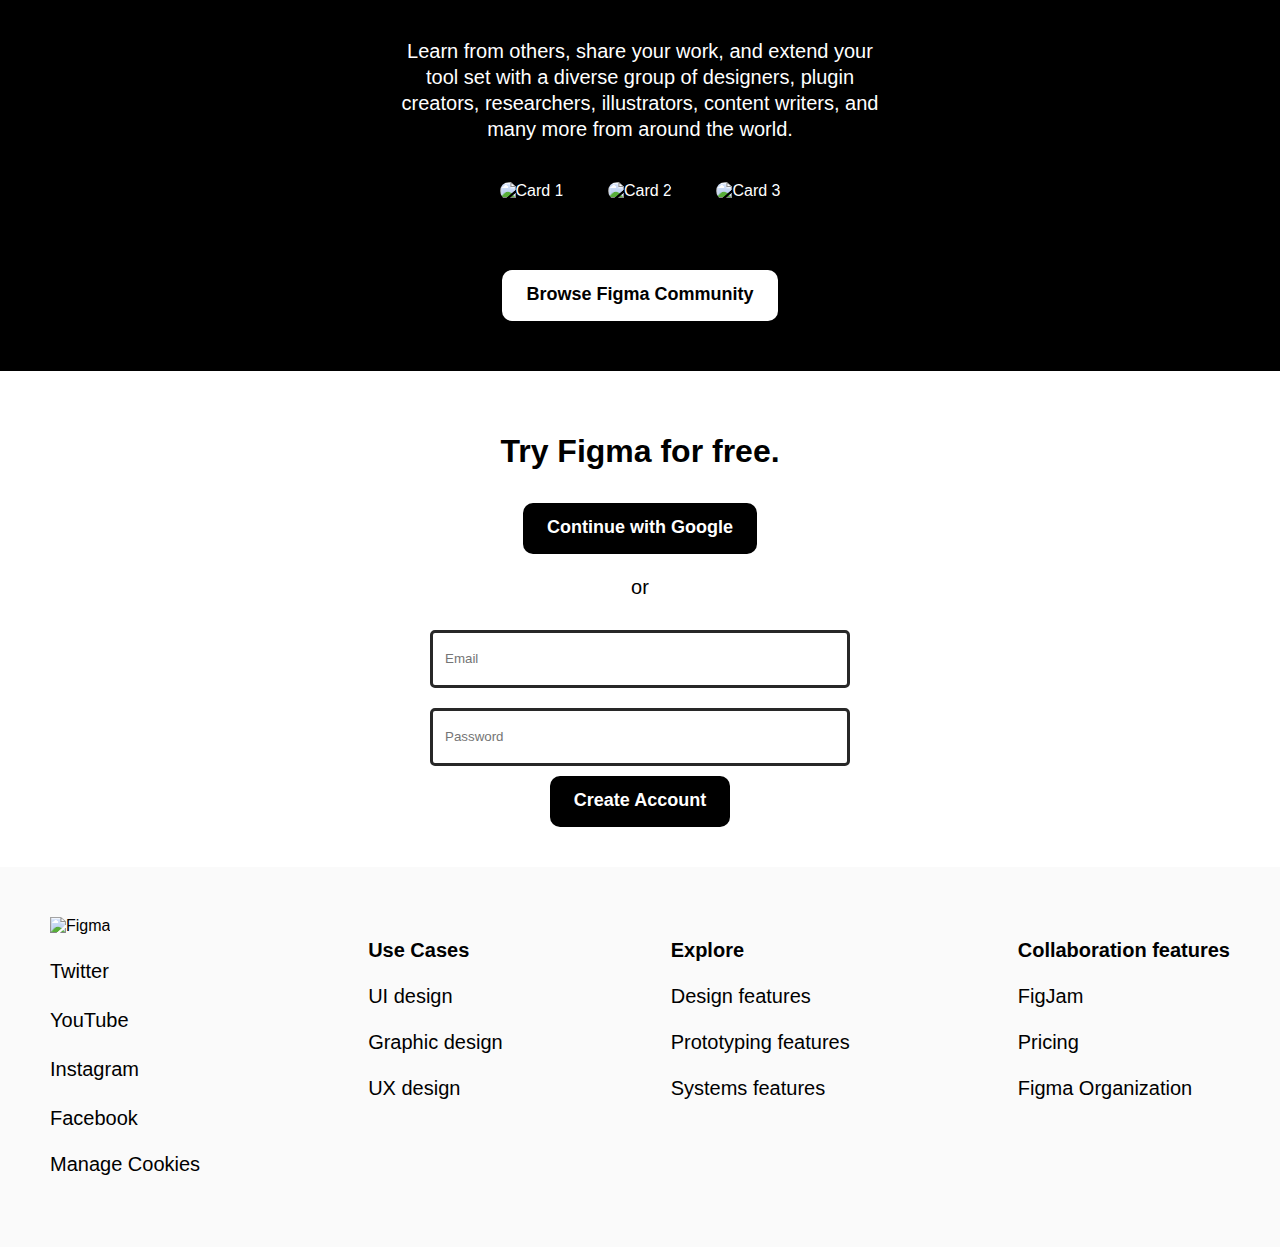
==== commit 6647b2d9: "last" ====
--- a/index.html
+++ b/index.html
@@ -85,7 +85,7 @@
         </div>
 
         <div>
-            <video width="500" autoplay loop>
+            <video width="500" autoplay loop muted>
                 <source src="https://tinyurl.com/figma-org"  
                 type="video/mp4">
             </video>
@@ -101,7 +101,7 @@
     <section class="twovideos">
        
        <section>
-        <video width="550" autoplay loop>
+        <video width="550" autoplay loop muted>
             <source src="https://tinyurl.com/figma-middle-2"  
             type="video/mp4">
         </video>
@@ -156,32 +156,41 @@
        </section>
 
             <!-- SIGN UP PART -->
-       <section id="lastsec">
+      
+    <section id="lastsec">
+          
+        <section>
             <h1>Try Figma for free.</h1>
+
+        </section>
+
+        <section>
             <a href="https://friends.figma.com/">
             <button>Continue with Google</button>
             </a>
+        </section>
+        <section>
             <p>or</p>
-            <form action="">
+        </section>
+
+        <section>
+            <form id="form">
                 <input class="input" type="email" placeholder="Email">
                 <input class="input" type="password" placeholder="Password">
                 <a href="https://friends.figma.com/chapters/">
                 <button>Create Account</button>
                 </a>
-
-
-
             </form>
-
-
-
-       </section>
+        </section>
+
+
+     </section>
 
 </main>
 
          <!-- FOOTER -->
 
-         <footer>
+ <footer>
 
     <section class="footersec">
         <img width="100" src="https://tinyurl.com/figma-svg" alt="Figma">
--- a/style.css
+++ b/style.css
@@ -48,9 +48,6 @@
     align-items: center;
 }
 
-video {
-    border: 1px solid black;
-    }
 
 p {
     font-size: 20px;
@@ -119,8 +116,21 @@
 }
 
 #lastsec {
-    margin: 40px 50px 40px 50px
+    margin: 40px 50px 40px 50px;
+    display: flex;
+    flex-direction: column;
+    justify-content: center;
+    align-items: center;
 }
+
+#form {
+    display: flex;
+    flex-direction: column;
+    align-items: center;
+    justify-content: center;
+}
+
+
 
 .input {
     border: solid 3px;
@@ -134,7 +144,11 @@
 
 footer {
     background-color: #fafafa;
+    display: flex;
+    flex-direction: row;
+    justify-content: space-between;
 }
+
 
 .footersec {
     margin: 50px;
